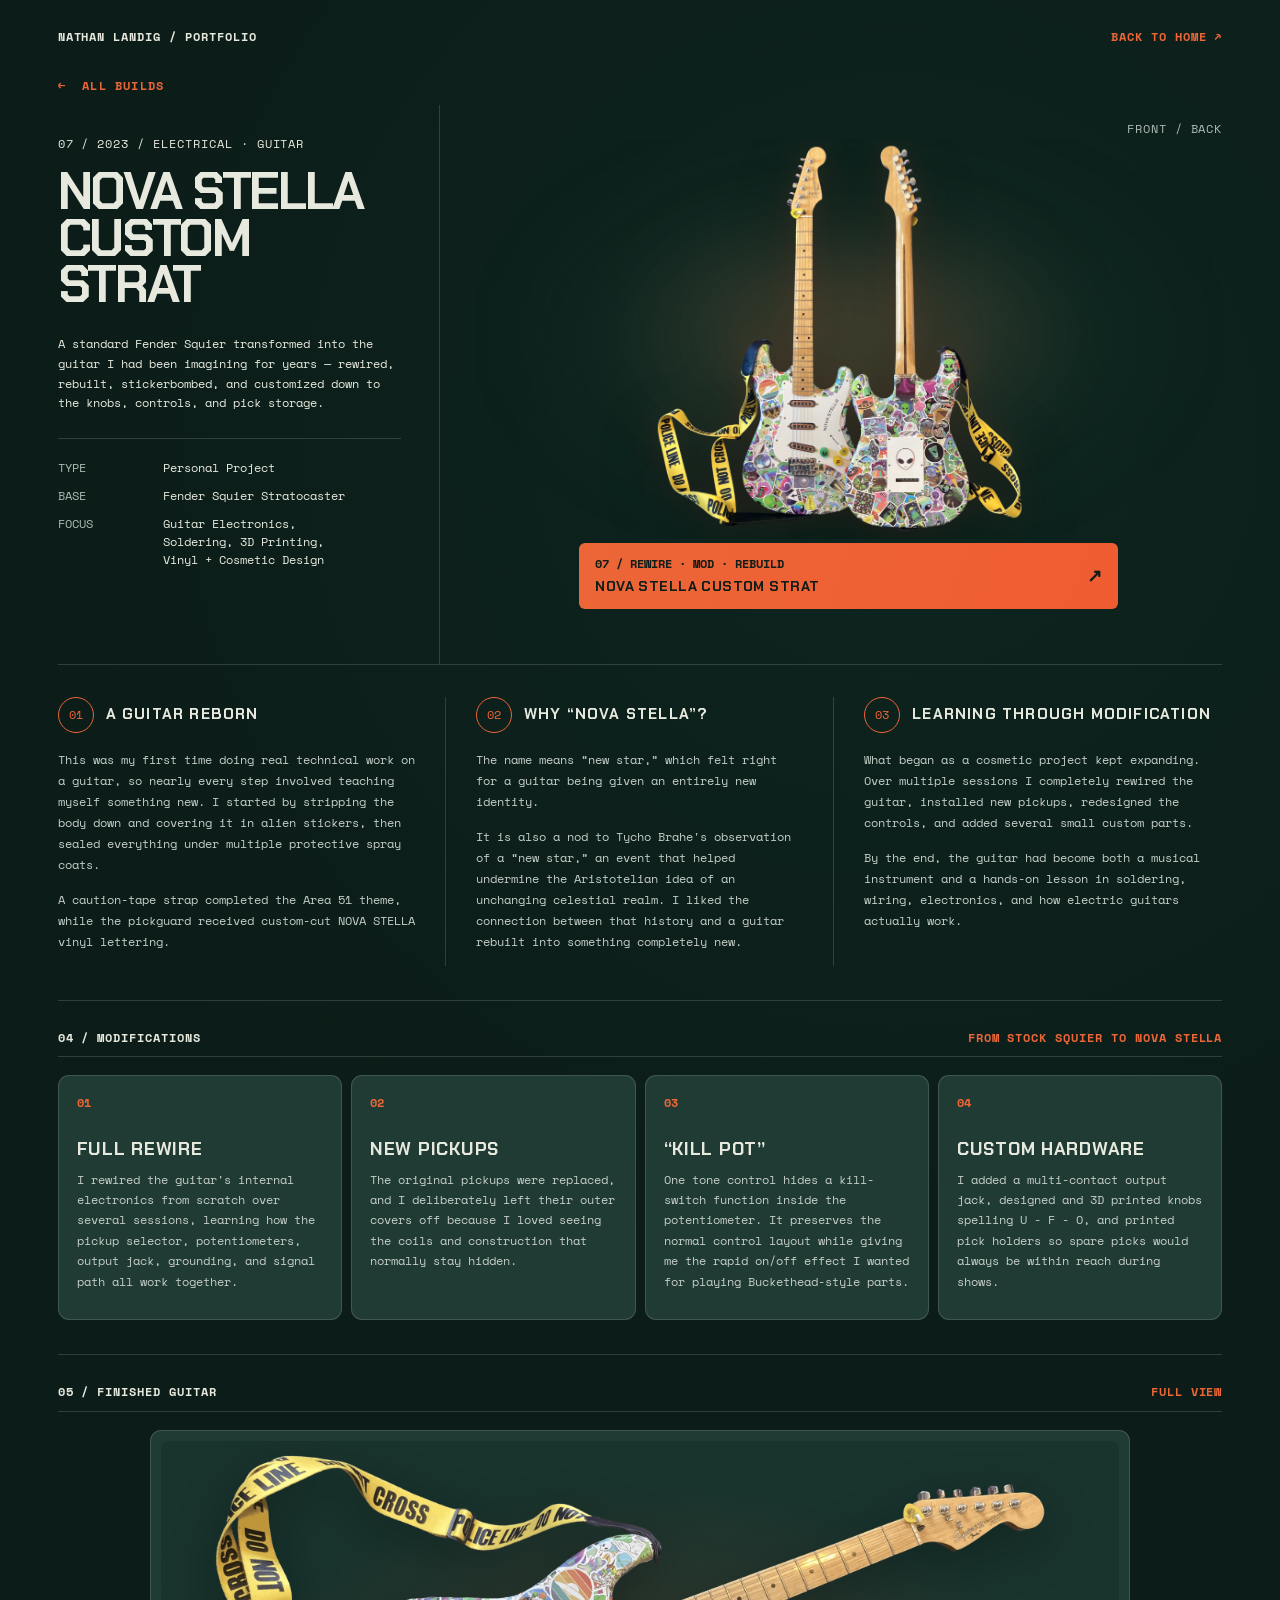
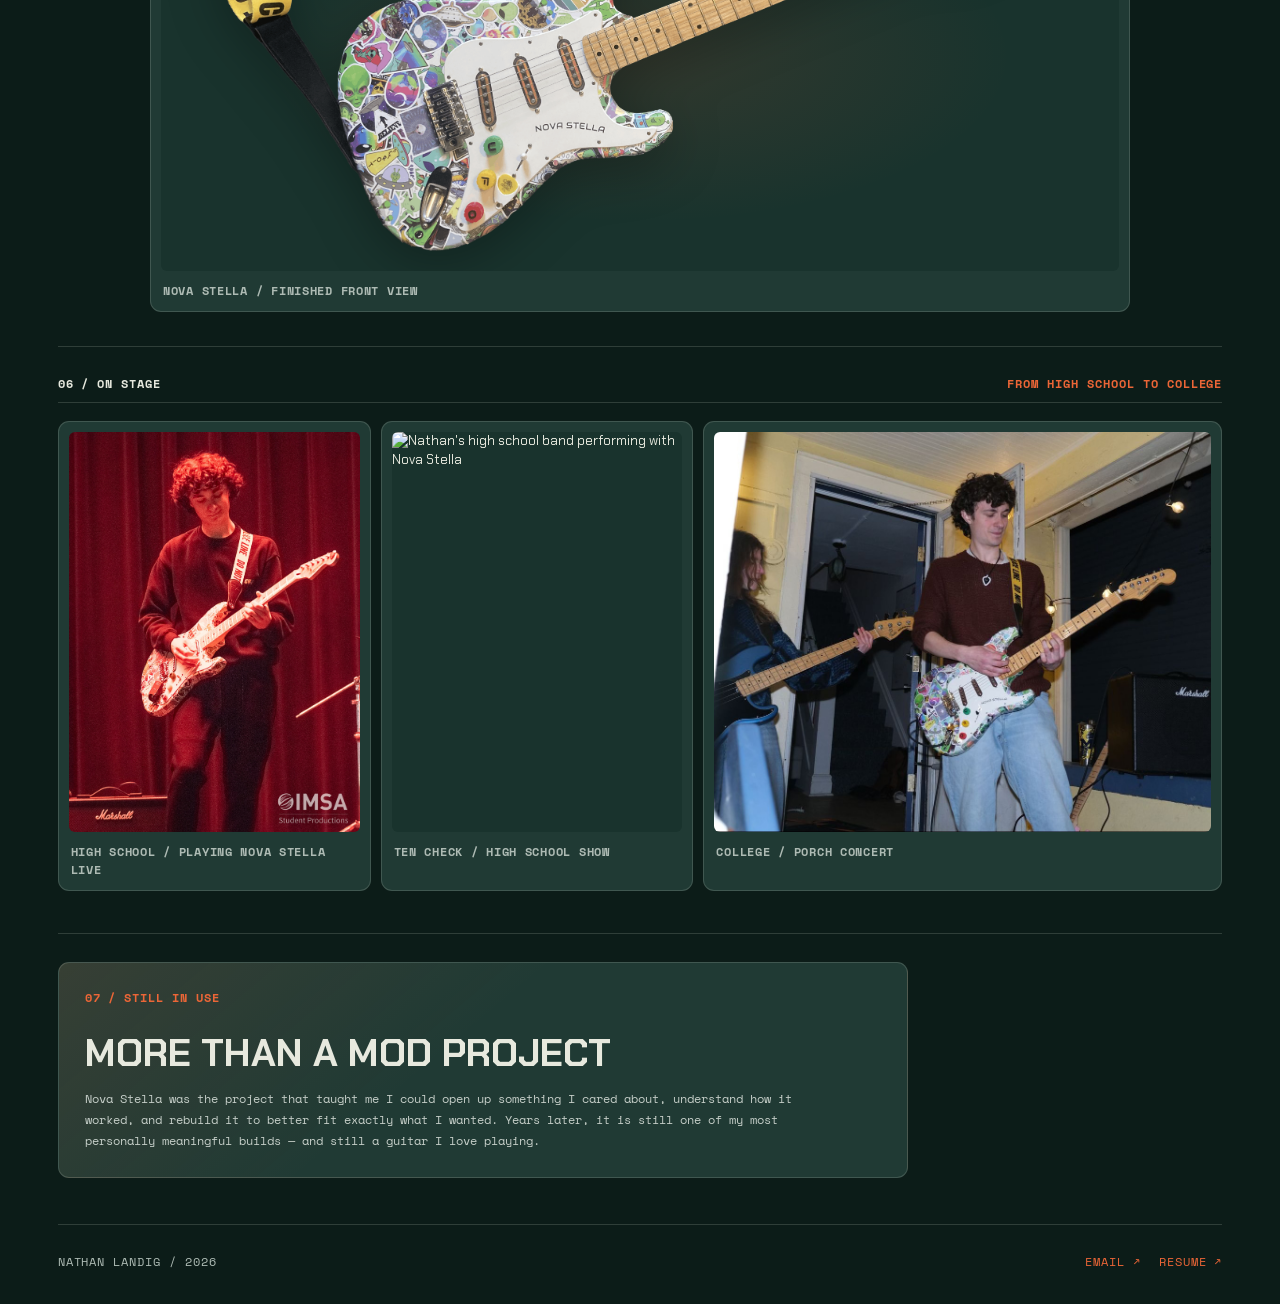
==== nova_stella.html @ ad91af68 "mute jammer, pedalbaord, frc2023, nova stella" ====
<!DOCTYPE html>
<html lang="en">
<head>
<meta charset="UTF-8">
<meta name="viewport" content="width=device-width, initial-scale=1.0">
<link rel="icon" type="image/png" href="favicon.png">
<title>Nova Stella Custom Strat — Nathan Landig</title>
<link rel="preconnect" href="https://fonts.googleapis.com">
<link rel="preconnect" href="https://fonts.gstatic.com" crossorigin>
<link href="https://fonts.googleapis.com/css2?family=Chakra+Petch:wght@400;500;600;700&family=Space+Mono:wght@400;700&display=swap" rel="stylesheet">
<link rel="stylesheet" href="nova_stella.css">
</head>
<body>

<header class="site-header">
    <div>NATHAN LANDIG / PORTFOLIO</div>
    <a href="index.html">BACK TO HOME ↗</a>
</header>

<main>
<div class="back-link"><a href="index.html#projects">← &nbsp;ALL BUILDS</a></div>

<section class="project-hero">
    <div class="project-info">
        <div class="project-meta">07 / 2023 / ELECTRICAL · GUITAR</div>
        <h1>NOVA STELLA<br>CUSTOM<br>STRAT</h1>
        <p class="intro">
            A standard Fender Squier transformed into the guitar I had been imagining
            for years — rewired, rebuilt, stickerbombed, and customized down to the
            knobs, controls, and pick storage.
        </p>

        <div class="project-specs">
            <div class="spec-row"><span>TYPE</span><span>Personal Project</span></div>
            <div class="spec-row"><span>BASE</span><span>Fender Squier Stratocaster</span></div>
            <div class="spec-row"><span>FOCUS</span><span>Guitar Electronics,<br>Soldering, 3D Printing,<br>Vinyl + Cosmetic Design</span></div>
        </div>
    </div>

    <div class="hero-visual">
        <div class="visual-meta">FRONT / BACK</div>

        <div class="hero-image-stage">
            <div class="glow glow-orange"></div>
            <div class="glow glow-green"></div>

            <img src="images/nova_stella/nova_stella-03.png"
                 alt="Front view of Nova Stella custom Stratocaster"
                 class="hero-guitar hero-front">

            <img src="images/nova_stella/nova_stella-04.png"
                 alt="Back view of Nova Stella custom Stratocaster"
                 class="hero-guitar hero-back">
        </div>

        <a href="#details" class="project-label">
            <div>
                <span>07 / REWIRE · MOD · REBUILD</span>
                <strong>NOVA STELLA CUSTOM STRAT</strong>
            </div>
            <b>↗</b>
        </a>
    </div>
</section>

<section id="details" class="story-grid">
    <article class="story-block">
        <div class="story-heading"><span>01</span><h2>A GUITAR REBORN</h2></div>
        <p>
            This was my first time doing real technical work on a guitar, so nearly
            every step involved teaching myself something new. I started by stripping
            the body down and covering it in alien stickers, then sealed everything
            under multiple protective spray coats.
        </p>
        <p>
            A caution-tape strap completed the Area 51 theme, while the pickguard
            received custom-cut NOVA STELLA vinyl lettering.
        </p>
    </article>

    <article class="story-block">
        <div class="story-heading"><span>02</span><h2>WHY “NOVA STELLA”?</h2></div>
        <p>
            The name means “new star,” which felt right for a guitar being given an
            entirely new identity.
        </p>
        <p>
            It is also a nod to Tycho Brahe's observation of a “new star,” an event
            that helped undermine the Aristotelian idea of an unchanging celestial realm.
            I liked the connection between that history and a guitar rebuilt into
            something completely new.
        </p>
    </article>

    <article class="story-block">
        <div class="story-heading"><span>03</span><h2>LEARNING THROUGH MODIFICATION</h2></div>
        <p>
            What began as a cosmetic project kept expanding. Over multiple sessions
            I completely rewired the guitar, installed new pickups, redesigned the
            controls, and added several small custom parts.
        </p>
        <p>
            By the end, the guitar had become both a musical instrument and a hands-on
            lesson in soldering, wiring, electronics, and how electric guitars actually work.
        </p>
    </article>
</section>

<section class="feature-section">
    <div class="section-topline">
        <span>04 / MODIFICATIONS</span>
        <span>FROM STOCK SQUIER TO NOVA STELLA</span>
    </div>

    <div class="feature-grid">
        <article class="feature-card">
            <span class="feature-number">01</span>
            <h2>FULL REWIRE</h2>
            <p>
                I rewired the guitar's internal electronics from scratch over several
                sessions, learning how the pickup selector, potentiometers, output jack,
                grounding, and signal path all work together.
            </p>
        </article>

        <article class="feature-card">
            <span class="feature-number">02</span>
            <h2>NEW PICKUPS</h2>
            <p>
                The original pickups were replaced, and I deliberately left their outer
                covers off because I loved seeing the coils and construction that normally stay hidden.
            </p>
        </article>

        <article class="feature-card">
            <span class="feature-number">03</span>
            <h2>“KILL POT”</h2>
            <p>
                One tone control hides a kill-switch function inside the potentiometer.
                It preserves the normal control layout while giving me the rapid on/off
                effect I wanted for playing Buckethead-style parts.
            </p>
        </article>

        <article class="feature-card">
            <span class="feature-number">04</span>
            <h2>CUSTOM HARDWARE</h2>
            <p>
                I added a multi-contact output jack, designed and 3D printed knobs spelling
                U - F - O, and printed pick holders so spare picks would always be within
                reach during shows.
            </p>
        </article>
    </div>
</section>

<section class="detail-section">
    <div class="section-topline">
        <span>05 / FINISHED GUITAR</span>
        <span>FULL VIEW</span>
    </div>

    <figure class="detail-card single-detail">
        <div class="image-stage">
            <img src="images/nova_stella/nova_stella-01.png"
                 alt="Angled front view of Nova Stella with caution tape strap">
        </div>
        <figcaption>NOVA STELLA / FINISHED FRONT VIEW</figcaption>
    </figure>
</section>

<section class="gallery-section">
    <div class="section-topline">
        <span>06 / ON STAGE</span>
        <span>FROM HIGH SCHOOL TO COLLEGE</span>
    </div>

    <div class="photo-grid">
        <figure class="photo-card portrait-card">
            <img src="images/nova_stella/nova_stella-05.jpg"
                 alt="Nathan playing Nova Stella at a high school concert">
            <figcaption>HIGH SCHOOL / PLAYING NOVA STELLA LIVE</figcaption>
        </figure>

        <figure class="photo-card portrait-card">
            <img src="images/nova_stella/nova_stella-06.jpg"
                 alt="Nathan's high school band performing with Nova Stella">
            <figcaption>TEN CHECK / HIGH SCHOOL SHOW</figcaption>
        </figure>

        <figure class="photo-card landscape-card">
            <img src="images/nova_stella/nova_stella-07.jpg"
                 alt="Nathan playing Nova Stella at a college porch concert">
            <figcaption>COLLEGE / PORCH CONCERT</figcaption>
        </figure>
    </div>
</section>

<section class="closing-section">
    <div class="closing-card">
        <div class="closing-meta">07 / STILL IN USE</div>
        <h2>MORE THAN A MOD PROJECT</h2>
        <p>
            Nova Stella was the project that taught me I could open up something I cared about,
            understand how it worked, and rebuild it to better fit exactly what I wanted.
            Years later, it is still one of my most personally meaningful builds — and still
            a guitar I love playing.
        </p>
    </div>
</section>

</main>

<footer>
    <span>NATHAN LANDIG / 2026</span>
    <div>
        <a href="https://mail.google.com/mail/?view=cm&fs=1&to=landig@umich.edu"
           target="_blank" rel="noopener noreferrer">EMAIL ↗</a>
        <a href="resume/Nate_Landig_Resume.pdf" download>RESUME ↗</a>
    </div>
</footer>

</body>
</html>
---- nova_stella.css ----
:root {
    --background: #0c1c18;
    --dark-teal: #142a25;
    --card: #203a34;
    --card-hover: #29463f;
    --orange: #ec6637;
    --orange-light: #f17445;
    --white: #e7e9de;
    --muted: #aebbb4;
    --border: rgba(231, 233, 222, 0.16);
}

* { box-sizing: border-box; }
html { scroll-behavior: smooth; }

body {
    margin: 0;
    background:
        radial-gradient(circle at 70% 15%, rgba(20, 67, 55, 0.22), transparent 35%),
        var(--background);
    color: var(--white);
    font-family: "Chakra Petch", sans-serif;
    font-size: 13px;
    line-height: 1.45;
}

a { color: inherit; text-decoration: none; }

.site-header {
    padding: 28px 4.5% 0;
    display: flex;
    justify-content: space-between;
    align-items: center;
    font-family: "Space Mono", monospace;
    font-size: 12px;
    font-weight: 700;
    letter-spacing: 0.08em;
}

.site-header a { color: var(--orange); }
.site-header a:hover { color: var(--orange-light); }

.back-link {
    margin: 32px 4.5% 10px;
    font-family: "Space Mono", monospace;
    font-size: 12px;
    font-weight: 700;
    letter-spacing: 0.1em;
    color: var(--orange);
}

.project-hero {
    margin: 0 4.5vw;
    display: grid;
    grid-template-columns: minmax(280px, 0.82fr) minmax(500px, 1.68fr);
    min-height: 560px;
    border-bottom: 1px solid var(--border);
}

.project-info {
    padding: 30px 38px 35px 0;
    border-right: 1px solid var(--border);
}

.project-meta {
    margin-bottom: 17px;
    font-family: "Space Mono", monospace;
    font-size: 12px;
    letter-spacing: 0.08em;
}

.project-info h1 {
    margin: 0;
    font-size: clamp(42px, 4vw, 65px);
    line-height: 0.91;
    letter-spacing: -0.045em;
}

.intro {
    max-width: 355px;
    margin-top: 25px;
    font-family: "Space Mono", monospace;
    font-size: 12px;
    line-height: 1.65;
}

.project-specs {
    max-width: 355px;
    margin-top: 25px;
    padding-top: 20px;
    border-top: 1px solid var(--border);
}

.spec-row {
    display: grid;
    grid-template-columns: 105px 1fr;
    margin-bottom: 10px;
    font-family: "Space Mono", monospace;
    font-size: 12px;
    line-height: 1.5;
}

.spec-row > span:first-child { color: var(--muted); }

.hero-visual {
    position: relative;
    padding: 14px 0 35px 35px;
    display: flex;
    flex-direction: column;
    justify-content: center;
}

.visual-meta {
    position: absolute;
    top: 15px;
    right: 0;
    font-family: "Space Mono", monospace;
    font-size: 12px;
    letter-spacing: 0.08em;
    color: var(--muted);
}

.hero-image-stage {
    position: relative;
    height: 400px;
    overflow: hidden;
}

.glow {
    position: absolute;
    pointer-events: none;
    border-radius: 50%;
}

.glow-orange {
    width: 60%;
    height: 62%;
    left: 20%;
    top: 18%;
    background: radial-gradient(
        ellipse,
        rgba(236, 102, 55, 0.38) 0%,
        rgba(236, 102, 55, 0.15) 40%,
        transparent 74%
    );
    filter: blur(40px);
}

.glow-green {
    width: 85%;
    height: 82%;
    left: 7.5%;
    top: 8%;
    background: radial-gradient(
        ellipse,
        rgba(38, 91, 74, 0.34),
        rgba(38, 91, 74, 0.10) 52%,
        transparent 76%
    );
    filter: blur(46px);
}

.hero-guitar {
    position: absolute;
    top: 1%;
    z-index: 2;
    height: 98%;
    width: 58%;
    object-fit: contain;
    filter:
        drop-shadow(0 0 15px rgba(236, 102, 55, 0.12))
        drop-shadow(0 18px 28px rgba(0, 0, 0, 0.35));
}

/* The source images place the guitar on opposite sides. These offsets
   pull the instruments toward the middle to form a front/back pair. */
.hero-front {
    left: 4%;
    object-position: 68% center;
}

.hero-back {
    right: 4%;
    object-position: 32% center;
}

.project-label {
    width: min(72%, 590px);
    margin: 4px auto 0;
    padding: 12px 16px;
    display: flex;
    justify-content: space-between;
    align-items: center;
    background: linear-gradient(110deg, var(--orange), #f05c32);
    color: #101c18;
    border-radius: 6px;
    transition: transform 0.2s ease, filter 0.2s ease;
}

.project-label:hover {
    transform: translateY(-2px);
    filter: brightness(1.05);
}

.project-label span {
    display: block;
    margin-bottom: 4px;
    font-family: "Space Mono", monospace;
    font-size: 12px;
    font-weight: 700;
}

.project-label strong {
    display: block;
    font-size: 14px;
    letter-spacing: 0.03em;
}

.project-label b { font-size: 18px; }

.story-grid {
    margin: 0 4.5vw;
    padding: 32px 0 34px;
    display: grid;
    grid-template-columns: repeat(3, 1fr);
    border-bottom: 1px solid var(--border);
}

.story-block {
    padding: 0 30px;
    border-right: 1px solid var(--border);
}

.story-block:first-child { padding-left: 0; }
.story-block:last-child { padding-right: 0; border-right: none; }

.story-heading {
    display: flex;
    align-items: center;
    gap: 12px;
    margin-bottom: 16px;
}

.story-heading span {
    width: 36px;
    height: 36px;
    flex: 0 0 36px;
    display: flex;
    align-items: center;
    justify-content: center;
    border: 1px solid var(--orange);
    border-radius: 50%;
    color: var(--orange);
    font-family: "Space Mono", monospace;
    font-size: 12px;
}

.story-heading h2 {
    margin: 0;
    font-size: 15px;
    letter-spacing: 0.08em;
}

.story-block p {
    margin: 0 0 14px;
    font-family: "Space Mono", monospace;
    font-size: 12px;
    line-height: 1.75;
    color: #c5cec8;
}

.section-topline {
    display: flex;
    justify-content: space-between;
    align-items: center;
    padding-bottom: 10px;
    margin-bottom: 18px;
    border-bottom: 1px solid var(--border);
    font-family: "Space Mono", monospace;
    font-size: 12px;
    font-weight: 700;
    letter-spacing: 0.08em;
}

.section-topline span:last-child { color: var(--orange); }

.feature-section,
.detail-section,
.gallery-section,
.closing-section {
    margin: 0 4.5vw;
    padding: 28px 0 34px;
    border-bottom: 1px solid var(--border);
}

.feature-grid {
    display: grid;
    grid-template-columns: repeat(4, 1fr);
    gap: 9px;
}

.feature-card {
    min-height: 245px;
    padding: 18px;
    background: var(--card);
    border: 1px solid var(--border);
    border-radius: 11px;
}

.feature-number {
    display: block;
    margin-bottom: 28px;
    color: var(--orange);
    font-family: "Space Mono", monospace;
    font-size: 12px;
    font-weight: 700;
}

.feature-card h2 {
    margin: 0 0 12px;
    font-size: 18px;
    line-height: 1;
    letter-spacing: 0.04em;
}

.feature-card p {
    margin: 0;
    color: #c5cec8;
    font-family: "Space Mono", monospace;
    font-size: 12px;
    line-height: 1.7;
}

figure {
    margin: 0;
}

.single-detail {
    width: min(100%, 980px);
    margin: 0 auto;
}

.detail-section > .single-detail {
    margin-left: auto;
    margin-right: auto;
}

.single-detail .image-stage {
    height: 430px;
}

.detail-card,
.photo-card {
    margin: 0;
    padding: 10px;
    background: var(--card);
    border: 1px solid var(--border);
    border-radius: 11px;
}

.image-stage {
    height: 380px;
    display: flex;
    align-items: center;
    justify-content: center;
    overflow: hidden;
    border-radius: 6px;
    background:
        radial-gradient(ellipse at 50% 50%, rgba(236, 102, 55, 0.12), transparent 55%),
        #19332d;
}

.image-stage img {
    width: 96%;
    height: 96%;
    object-fit: contain;
    filter: drop-shadow(0 14px 24px rgba(0, 0, 0, 0.28));
}

.detail-card figcaption,
.photo-card figcaption {
    padding: 11px 2px 2px;
    font-family: "Space Mono", monospace;
    font-size: 12px;
    font-weight: 700;
    letter-spacing: 0.06em;
    color: var(--muted);
}

.gallery-section { padding-bottom: 42px; }

.photo-grid {
    display: grid;
    grid-template-columns: 0.82fr 0.82fr 1.36fr;
    gap: 10px;
}

.photo-card img {
    display: block;
    width: 100%;
    height: 400px;
    object-fit: cover;
    border-radius: 6px;
    background: #19332d;
}

.closing-section { padding-bottom: 46px; }

.closing-card {
    max-width: 850px;
    padding: 26px;
    background:
        linear-gradient(140deg, rgba(236, 102, 55, 0.11), transparent 45%),
        var(--card);
    border: 1px solid var(--border);
    border-radius: 11px;
}

.closing-meta {
    margin-bottom: 28px;
    color: var(--orange);
    font-family: "Space Mono", monospace;
    font-size: 12px;
    font-weight: 700;
    letter-spacing: 0.08em;
}

.closing-card h2 {
    margin: 0 0 16px;
    font-size: clamp(28px, 3vw, 42px);
    line-height: 0.97;
}

.closing-card p {
    max-width: 720px;
    margin: 0;
    color: #c5cec8;
    font-family: "Space Mono", monospace;
    font-size: 12px;
    line-height: 1.75;
}

footer {
    padding: 28px 4.5% 34px;
    display: flex;
    justify-content: space-between;
    align-items: center;
    font-family: "Space Mono", monospace;
    font-size: 12px;
    font-weight: 400;
    letter-spacing: 0.08em;
    color: var(--muted);
}

footer div {
    display: flex;
    gap: 18px;
}

footer a { color: var(--orange); }
footer a:hover { color: var(--white); }

@media (max-width: 1050px) {
    .feature-grid { grid-template-columns: repeat(2, 1fr); }
    .photo-grid { grid-template-columns: 1fr 1fr; }
    .landscape-card { grid-column: 1 / -1; }
}

@media (max-width: 900px) {
    .project-hero { grid-template-columns: 1fr; }

    .project-info {
        padding-right: 0;
        border-right: none;
        border-bottom: 1px solid var(--border);
    }

    .hero-visual { padding: 35px 0; }

    .visual-meta {
        position: static;
        margin-bottom: 8px;
        text-align: right;
    }

    .story-grid { grid-template-columns: 1fr; }

    .story-block {
        padding: 26px 0;
        border-right: none;
        border-bottom: 1px solid var(--border);
    }

    .story-block:first-child { padding-top: 0; }
    .story-block:last-child { padding-bottom: 0; border-bottom: none; }
}

@media (max-width: 650px) {
    .site-header,
    footer { gap: 18px; }

    .project-info h1 {
        font-size: clamp(37px, 11.5vw, 54px);
    }

    .hero-image-stage { height: 330px; }

    .hero-guitar { width: 65%; }
    .hero-front { left: -2%; }
    .hero-back { right: -2%; }

    .project-label { width: 100%; }

    .feature-grid,
    .photo-grid {
        grid-template-columns: 1fr;
    }

    .single-detail .image-stage {
        height: auto;
        min-height: 260px;
        max-height: 70vh;
    }

    .landscape-card { grid-column: auto; }

    .image-stage,
    .photo-card img {
        height: auto;
        min-height: 260px;
        max-height: 70vh;
    }

    footer {
        align-items: flex-start;
        flex-direction: column;
    }
}
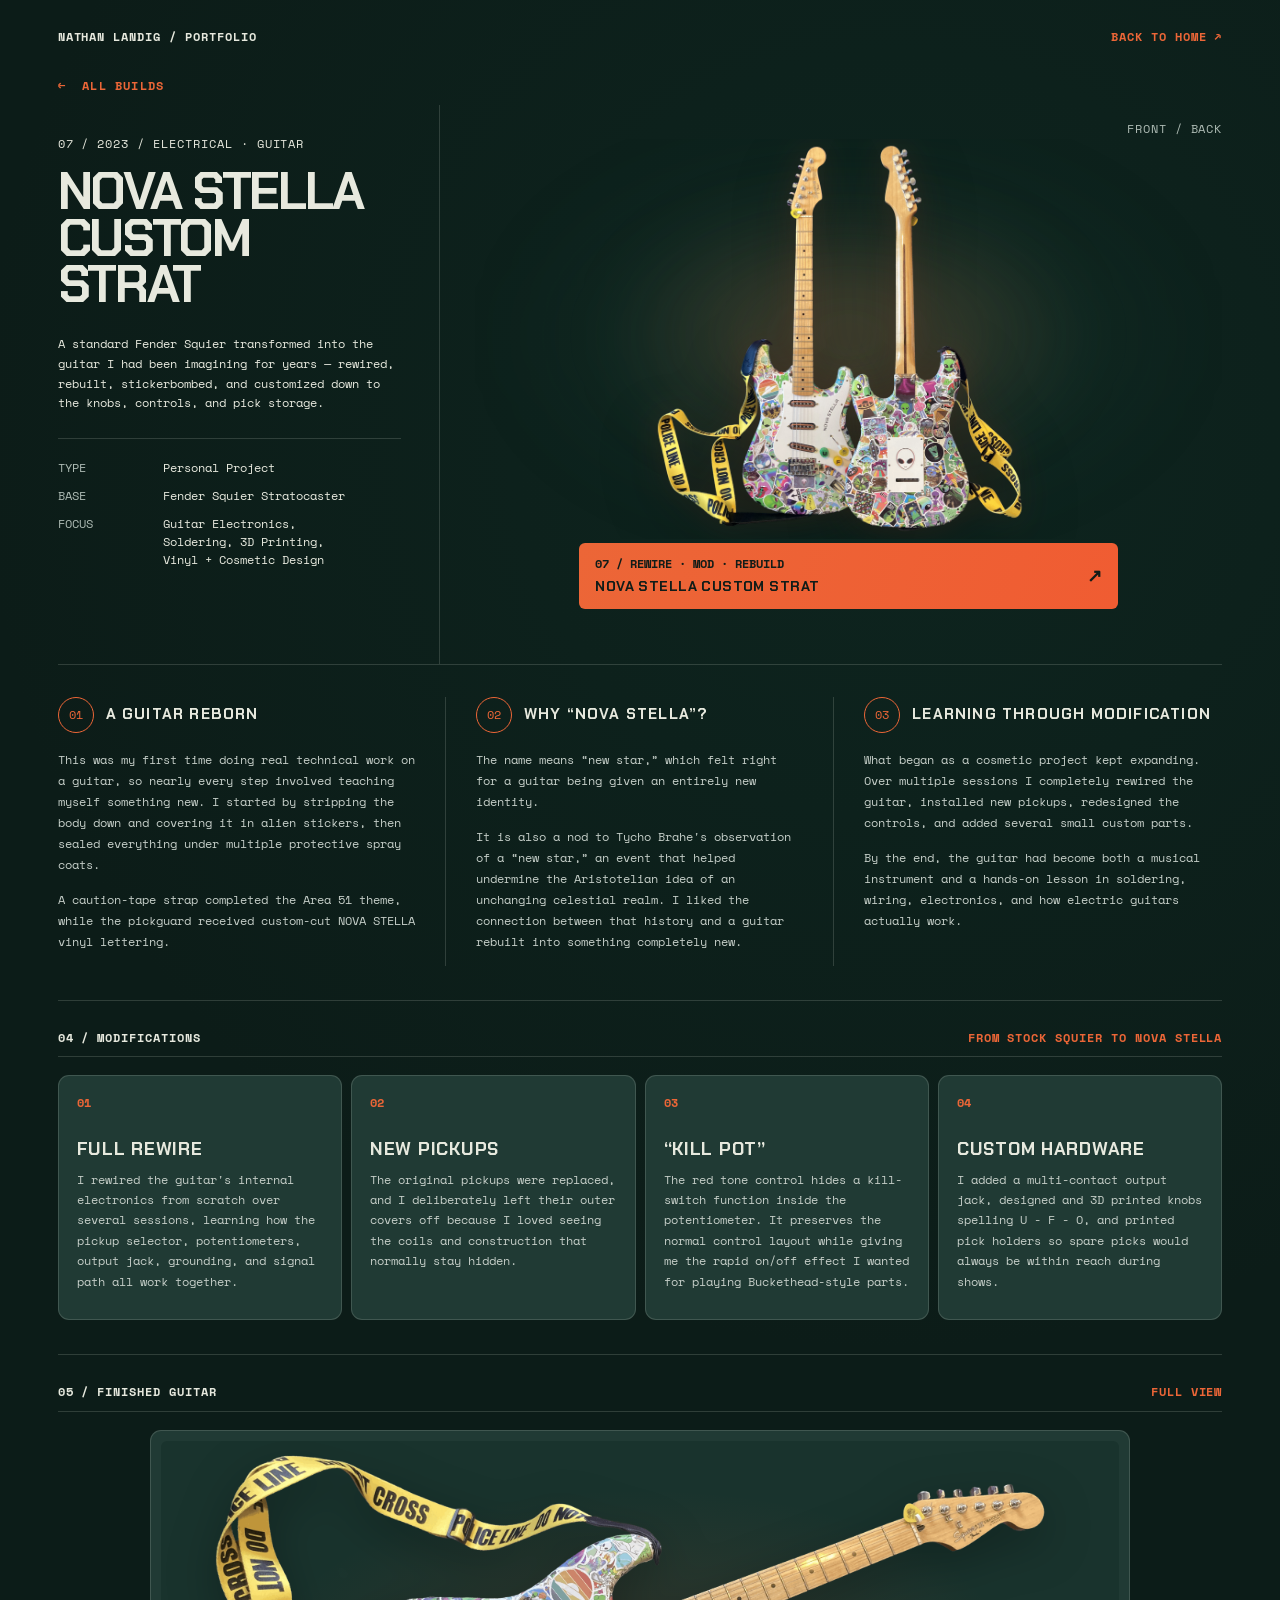
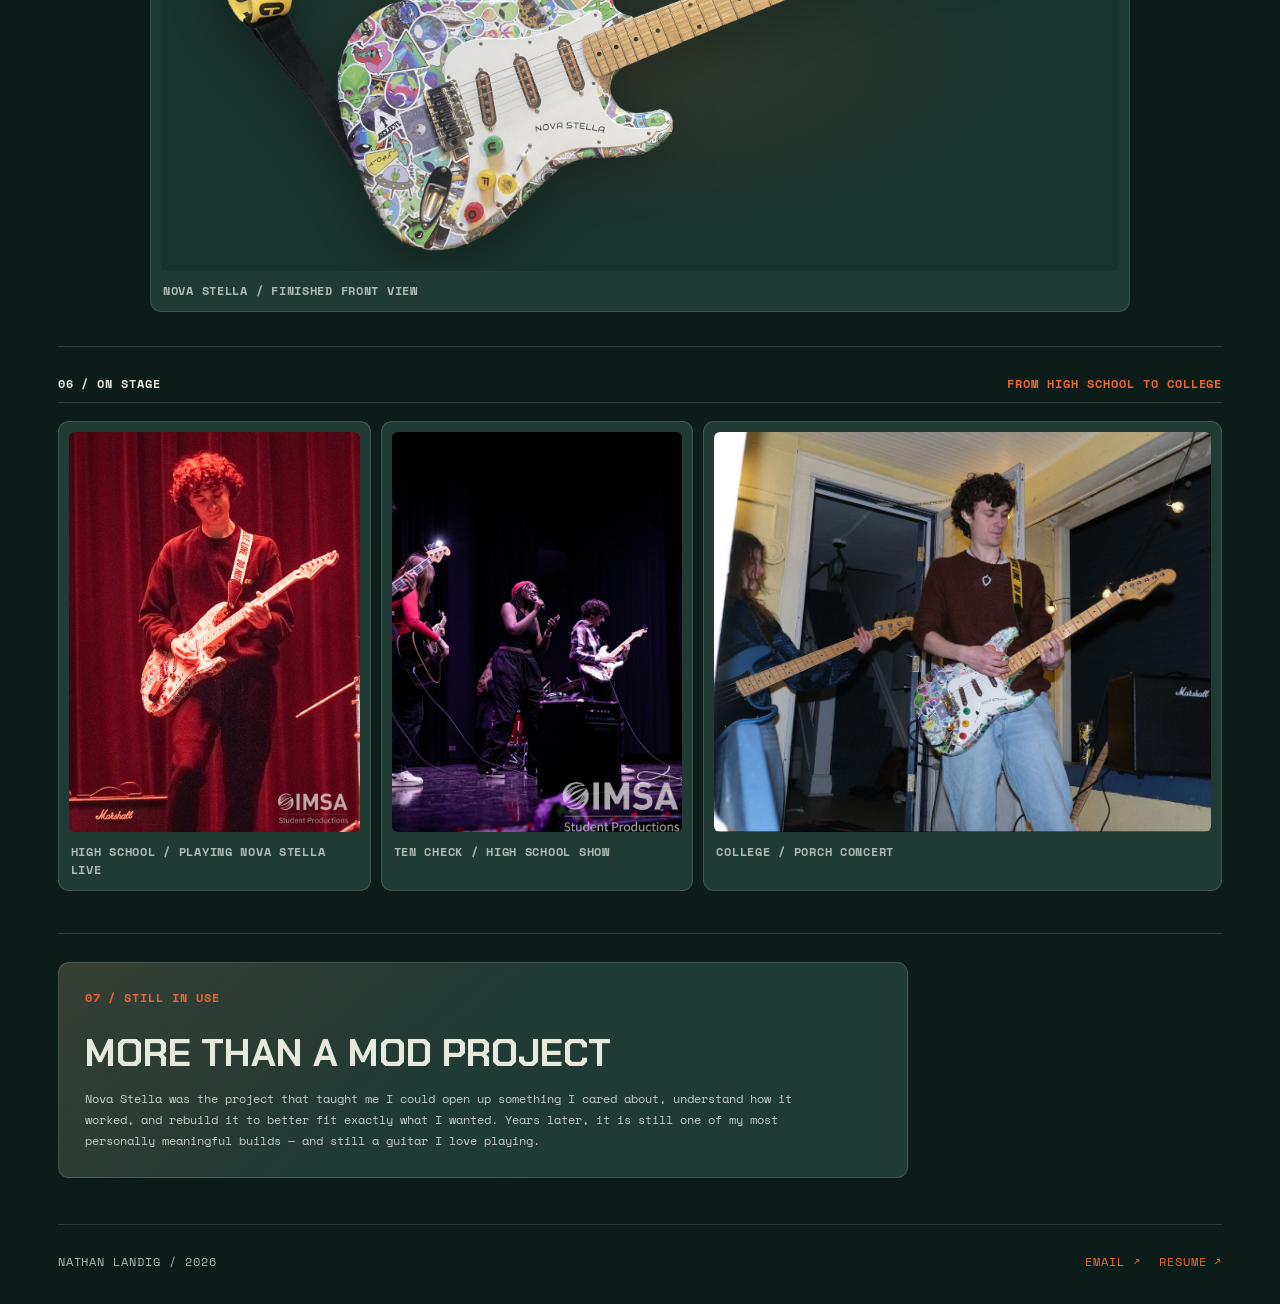
==== commit 81416f96: "tiny wording change to Nova Stella page" ====
--- a/nova_stella.html
+++ b/nova_stella.html
@@ -136,7 +136,7 @@
             <span class="feature-number">03</span>
             <h2>“KILL POT”</h2>
             <p>
-                One tone control hides a kill-switch function inside the potentiometer.
+                The red tone control hides a kill-switch function inside the potentiometer.
                 It preserves the normal control layout while giving me the rapid on/off
                 effect I wanted for playing Buckethead-style parts.
             </p>
